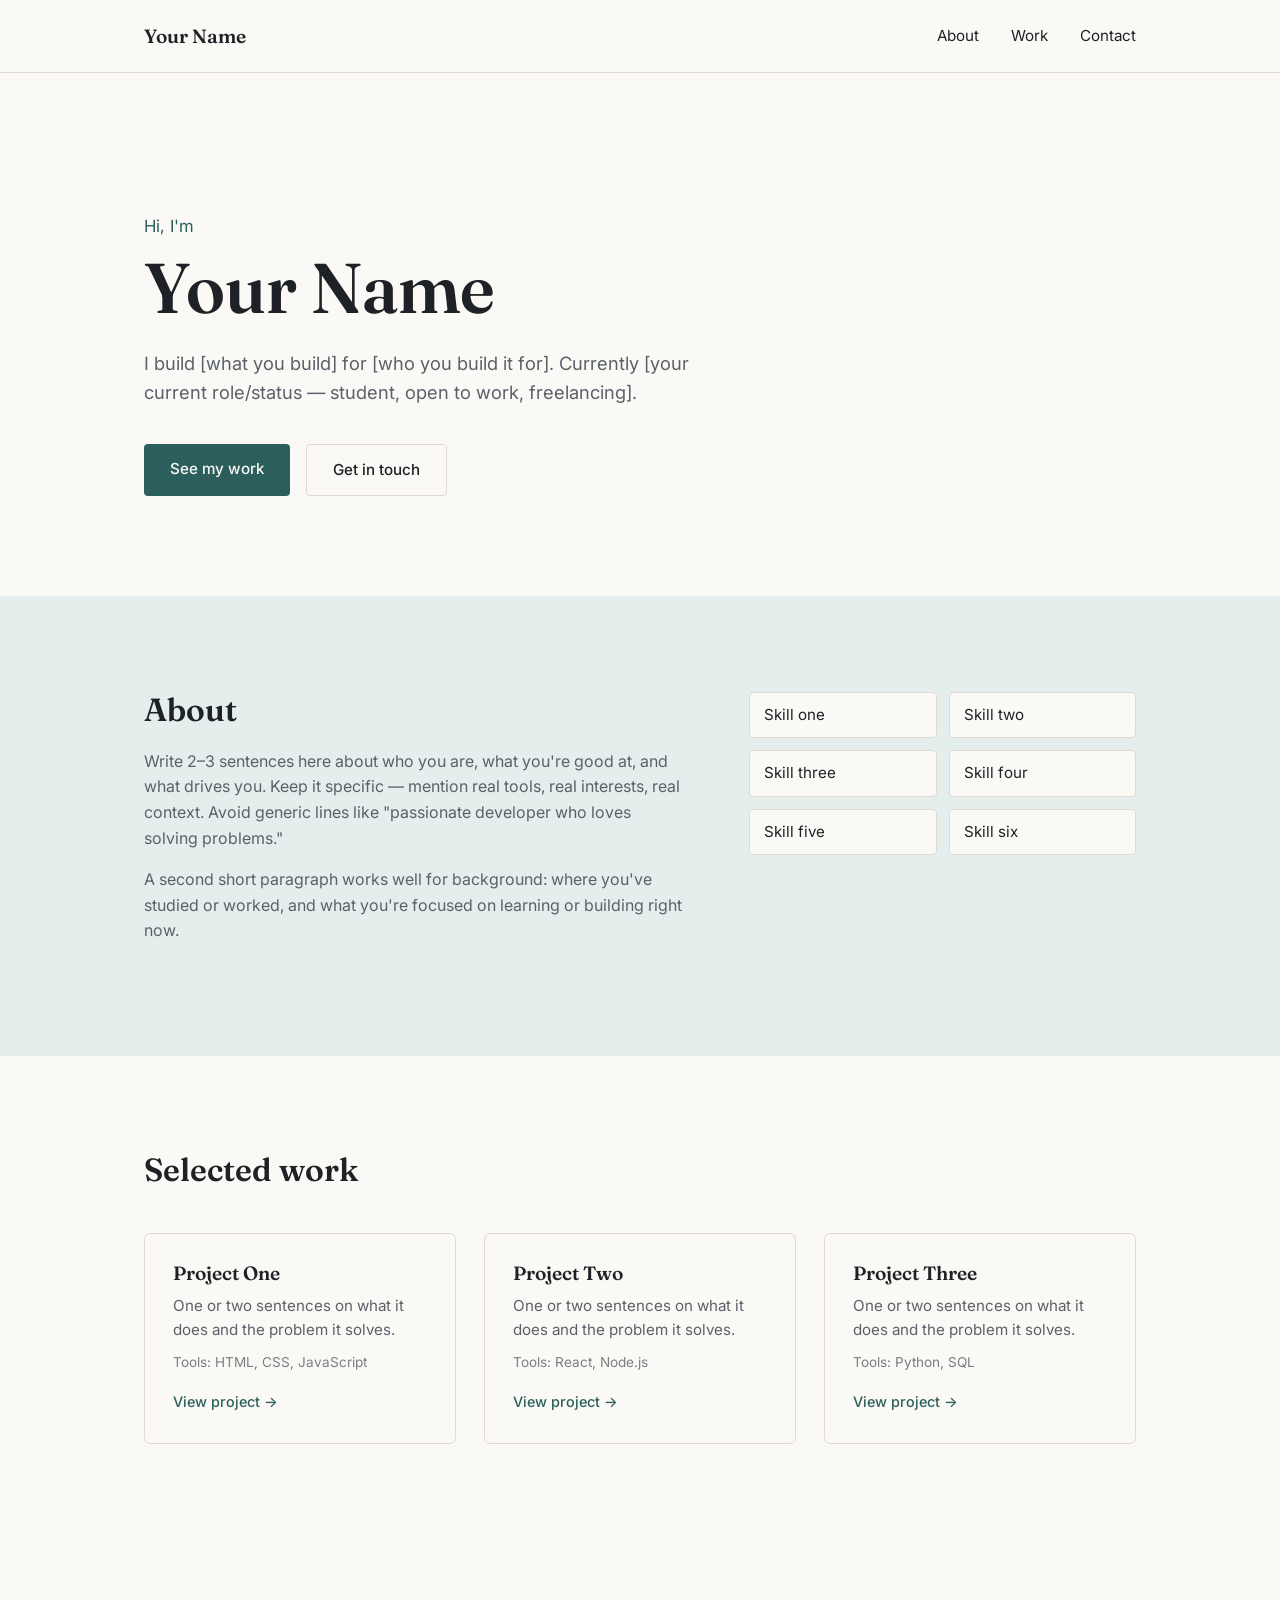
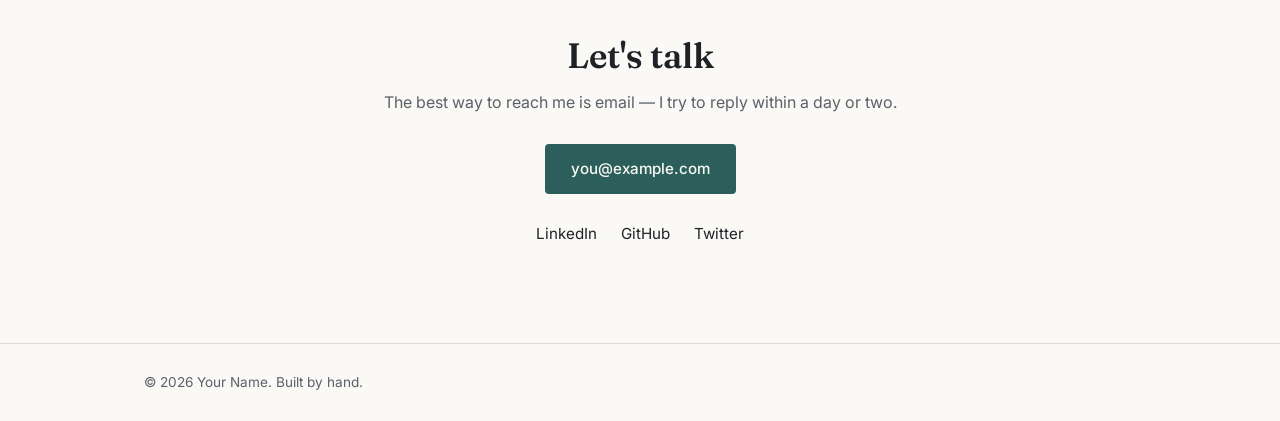
==== index.html @ b58008d0 "Add files via upload" ====
<!DOCTYPE html>
<html lang="en">
<head>
  <meta charset="UTF-8">
  <meta name="viewport" content="width=device-width, initial-scale=1.0">
  <title>Your Name — Portfolio</title>
  <link rel="preconnect" href="https://fonts.googleapis.com">
  <link rel="preconnect" href="https://fonts.gstatic.com" crossorigin>
  <link href="https://fonts.googleapis.com/css2?family=Fraunces:opsz,wght@9..144,400;9..144,600&family=Inter:wght@400;500;600&display=swap" rel="stylesheet">
  <link rel="stylesheet" href="styles.css">
</head>
<body>

  <header class="site-header">
    <div class="wrap header-inner">
      <a href="#top" class="logo">Your Name</a>
      <button class="nav-toggle" id="navToggle" aria-label="Toggle menu" aria-expanded="false">
        <span></span><span></span><span></span>
      </button>
      <nav class="site-nav" id="siteNav">
        <a href="#about">About</a>
        <a href="#work">Work</a>
        <a href="#contact">Contact</a>
      </nav>
    </div>
  </header>

  <main>

    <section id="top" class="hero">
      <div class="wrap">
        <p class="hero-eyebrow">Hi, I'm</p>
        <h1 class="hero-title">Your Name</h1>
        <p class="hero-sub">I build [what you build] for [who you build it for]. Currently [your current role/status — student, open to work, freelancing].</p>
        <div class="hero-actions">
          <a href="#work" class="btn btn-primary">See my work</a>
          <a href="#contact" class="btn btn-ghost">Get in touch</a>
        </div>
      </div>
    </section>

    <section id="about" class="about">
      <div class="wrap two-col">
        <div>
          <h2>About</h2>
          <p>
            Write 2–3 sentences here about who you are, what you're good at, and what
            drives you. Keep it specific — mention real tools, real interests, real context.
            Avoid generic lines like "passionate developer who loves solving problems."
          </p>
          <p>
            A second short paragraph works well for background: where you've studied or
            worked, and what you're focused on learning or building right now.
          </p>
        </div>
        <ul class="skills-list">
          <li>Skill one</li>
          <li>Skill two</li>
          <li>Skill three</li>
          <li>Skill four</li>
          <li>Skill five</li>
          <li>Skill six</li>
        </ul>
      </div>
    </section>

    <section id="work" class="work">
      <div class="wrap">
        <h2>Selected work</h2>
        <div class="project-grid">

          <article class="project-card">
            <h3>Project One</h3>
            <p>One or two sentences on what it does and the problem it solves.</p>
            <p class="project-meta">Tools: HTML, CSS, JavaScript</p>
            <a href="#" class="project-link">View project →</a>
          </article>

          <article class="project-card">
            <h3>Project Two</h3>
            <p>One or two sentences on what it does and the problem it solves.</p>
            <p class="project-meta">Tools: React, Node.js</p>
            <a href="#" class="project-link">View project →</a>
          </article>

          <article class="project-card">
            <h3>Project Three</h3>
            <p>One or two sentences on what it does and the problem it solves.</p>
            <p class="project-meta">Tools: Python, SQL</p>
            <a href="#" class="project-link">View project →</a>
          </article>

        </div>
      </div>
    </section>

    <section id="contact" class="contact">
      <div class="wrap">
        <h2>Let's talk</h2>
        <p>The best way to reach me is email — I try to reply within a day or two.</p>
        <a href="mailto:you@example.com" class="btn btn-primary">you@example.com</a>
        <div class="social-links">
          <a href="#">LinkedIn</a>
          <a href="#">GitHub</a>
          <a href="#">Twitter</a>
        </div>
      </div>
    </section>

  </main>

  <footer class="site-footer">
    <div class="wrap">
      <p>&copy; <span id="year"></span> Your Name. Built by hand.</p>
    </div>
  </footer>

  <script src="script.js"></script>
</body>
</html>
---- styles.css ----
/* ---------- Variables ---------- */
:root {
  --paper: #FAF9F6;
  --ink: #1E2226;
  --ink-soft: #5A6169;
  --accent: #2C5F5B;
  --accent-soft: #E4EEEC;
  --border: #DFDBD2;

  --font-display: "Fraunces", Georgia, serif;
  --font-body: "Inter", -apple-system, BlinkMacSystemFont, sans-serif;

  --max-width: 1040px;
}

/* ---------- Reset ---------- */
* { box-sizing: border-box; margin: 0; padding: 0; }

html { scroll-behavior: smooth; }

body {
  font-family: var(--font-body);
  color: var(--ink);
  background: var(--paper);
  line-height: 1.6;
}

img { max-width: 100%; display: block; }

a { color: inherit; text-decoration: none; }

.wrap {
  max-width: var(--max-width);
  margin: 0 auto;
  padding: 0 24px;
}

h1, h2, h3 { font-family: var(--font-display); font-weight: 600; line-height: 1.15; }

section { padding: 96px 0; }

/* ---------- Header ---------- */
.site-header {
  position: sticky;
  top: 0;
  background: rgba(250, 249, 246, 0.9);
  backdrop-filter: blur(8px);
  border-bottom: 1px solid var(--border);
  z-index: 100;
}

.header-inner {
  display: flex;
  align-items: center;
  justify-content: space-between;
  height: 72px;
}

.logo {
  font-family: var(--font-display);
  font-size: 1.2rem;
  font-weight: 600;
}

.site-nav {
  display: flex;
  gap: 32px;
  font-size: 0.95rem;
}

.site-nav a:hover { color: var(--accent); }

.nav-toggle {
  display: none;
  flex-direction: column;
  justify-content: center;
  gap: 5px;
  width: 32px;
  height: 32px;
  background: none;
  border: none;
  cursor: pointer;
}

.nav-toggle span {
  display: block;
  height: 2px;
  background: var(--ink);
  border-radius: 2px;
}

/* ---------- Hero ---------- */
.hero { padding: 140px 0 100px; }

.hero-eyebrow {
  color: var(--accent);
  font-size: 1.05rem;
  margin-bottom: 8px;
}

.hero-title {
  font-size: clamp(2.6rem, 6vw, 4.4rem);
  margin-bottom: 20px;
}

.hero-sub {
  max-width: 560px;
  font-size: 1.15rem;
  color: var(--ink-soft);
  margin-bottom: 36px;
}

.hero-actions { display: flex; gap: 16px; flex-wrap: wrap; }

/* ---------- Buttons ---------- */
.btn {
  display: inline-block;
  padding: 13px 26px;
  border-radius: 4px;
  font-size: 0.95rem;
  font-weight: 500;
  transition: transform 0.15s ease, background 0.15s ease;
}

.btn-primary { background: var(--accent); color: var(--paper); }
.btn-primary:hover { background: #234b47; transform: translateY(-1px); }

.btn-ghost { border: 1px solid var(--border); }
.btn-ghost:hover { border-color: var(--accent); color: var(--accent); }

/* ---------- About ---------- */
.about { background: var(--accent-soft); }

.two-col {
  display: grid;
  grid-template-columns: 1.4fr 1fr;
  gap: 64px;
  align-items: start;
}

.about h2 { margin-bottom: 20px; font-size: 2rem; }
.about p { color: var(--ink-soft); margin-bottom: 16px; max-width: 60ch; }

.skills-list {
  list-style: none;
  display: grid;
  grid-template-columns: 1fr 1fr;
  gap: 12px;
  font-size: 0.95rem;
}

.skills-list li {
  padding: 10px 14px;
  background: var(--paper);
  border: 1px solid var(--border);
  border-radius: 4px;
}

/* ---------- Work ---------- */
.work h2 { font-size: 2rem; margin-bottom: 44px; }

.project-grid {
  display: grid;
  grid-template-columns: repeat(3, 1fr);
  gap: 28px;
}

.project-card {
  padding: 28px;
  border: 1px solid var(--border);
  border-radius: 6px;
  transition: border-color 0.15s ease;
}

.project-card:hover { border-color: var(--accent); }

.project-card h3 { font-size: 1.2rem; margin-bottom: 10px; }
.project-card p { color: var(--ink-soft); font-size: 0.95rem; margin-bottom: 10px; }
.project-meta { font-size: 0.85rem !important; color: var(--ink-soft); opacity: 0.8; }
.project-link { color: var(--accent); font-size: 0.9rem; font-weight: 500; display: inline-block; margin-top: 6px; }

/* ---------- Contact ---------- */
.contact { text-align: center; }
.contact h2 { font-size: 2.2rem; margin-bottom: 14px; }
.contact p { color: var(--ink-soft); margin-bottom: 28px; }

.social-links {
  display: flex;
  justify-content: center;
  gap: 24px;
  margin-top: 28px;
  font-size: 0.95rem;
}

.social-links a:hover { color: var(--accent); }

/* ---------- Footer ---------- */
.site-footer {
  border-top: 1px solid var(--border);
  padding: 28px 0;
  font-size: 0.85rem;
  color: var(--ink-soft);
}

/* ---------- Responsive ---------- */
@media (max-width: 768px) {
  .nav-toggle { display: flex; }

  .site-nav {
    position: absolute;
    top: 72px;
    left: 0;
    right: 0;
    background: var(--paper);
    flex-direction: column;
    gap: 0;
    border-bottom: 1px solid var(--border);
    max-height: 0;
    overflow: hidden;
    transition: max-height 0.25s ease;
  }

  .site-nav.open { max-height: 220px; }

  .site-nav a {
    padding: 16px 24px;
    border-top: 1px solid var(--border);
  }

  .two-col { grid-template-columns: 1fr; gap: 32px; }
  .project-grid { grid-template-columns: 1fr; }
  section { padding: 64px 0; }
  .hero { padding: 110px 0 64px; }
}
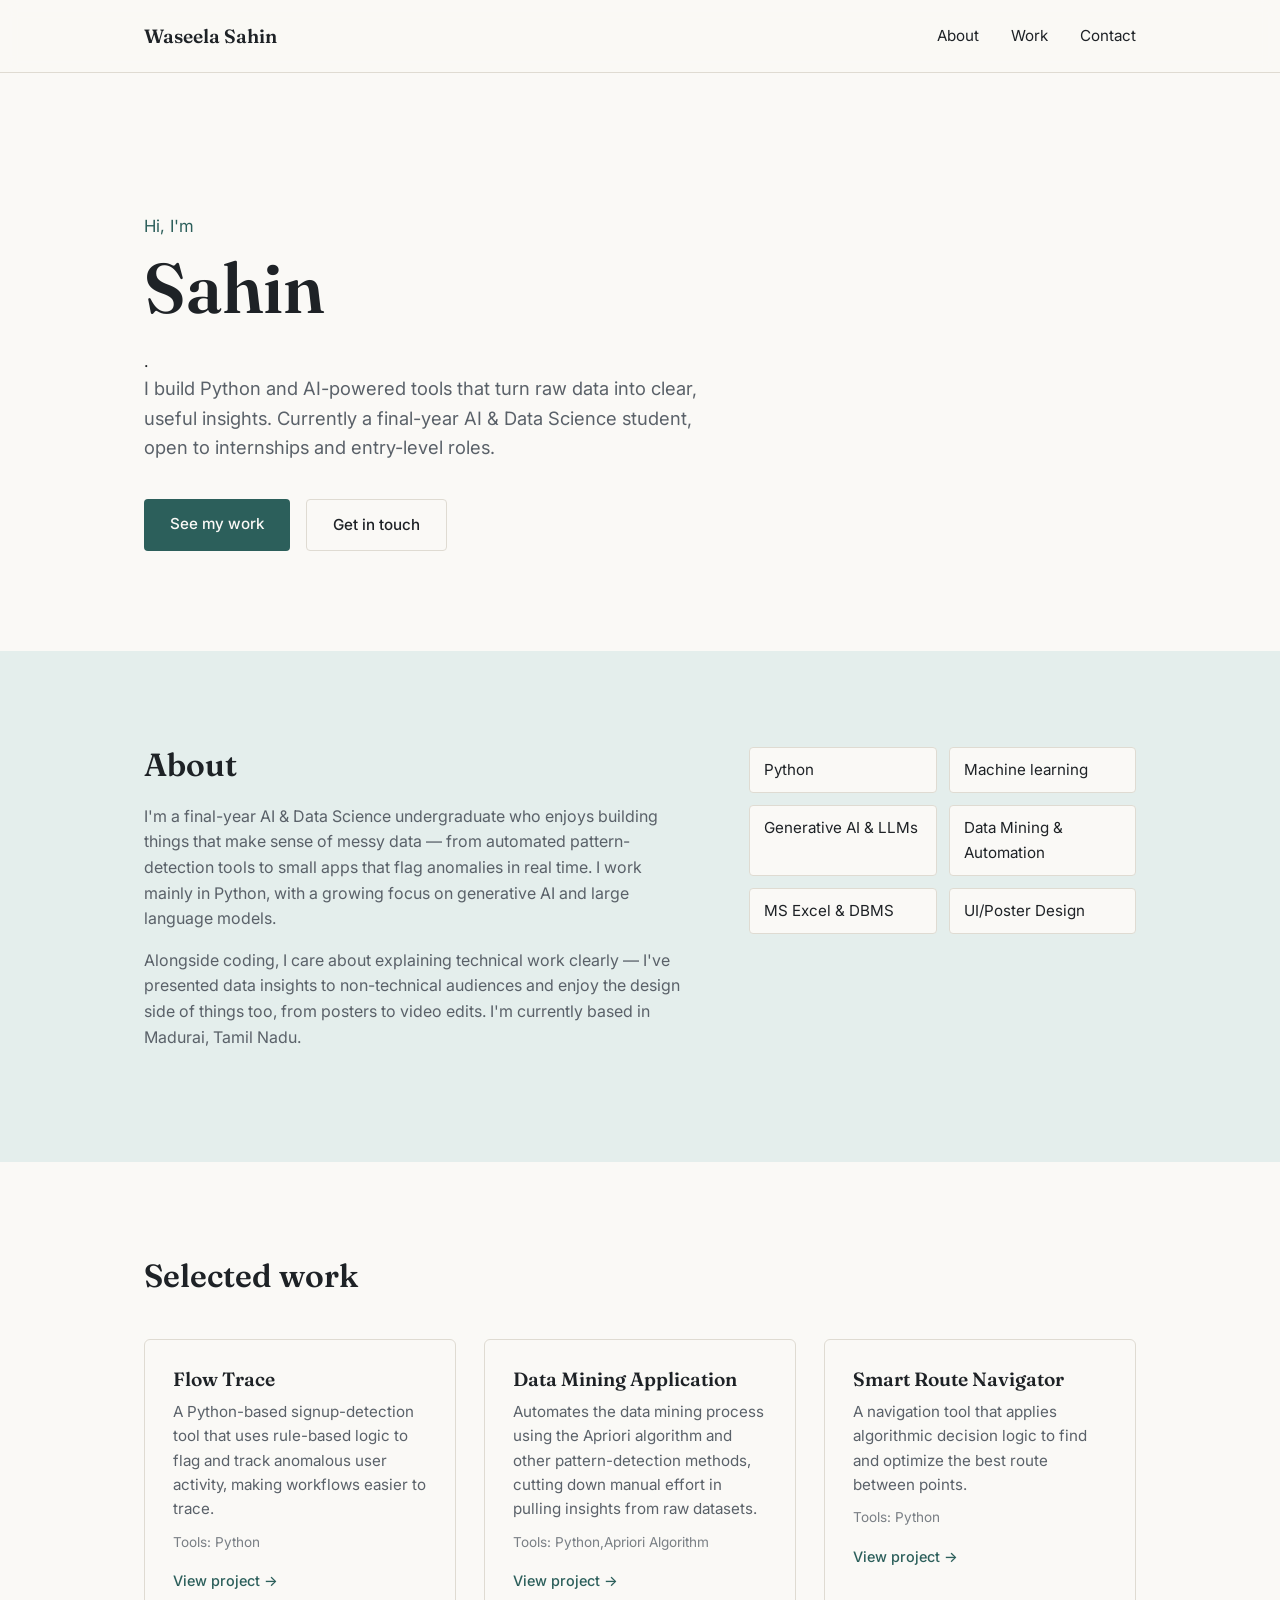
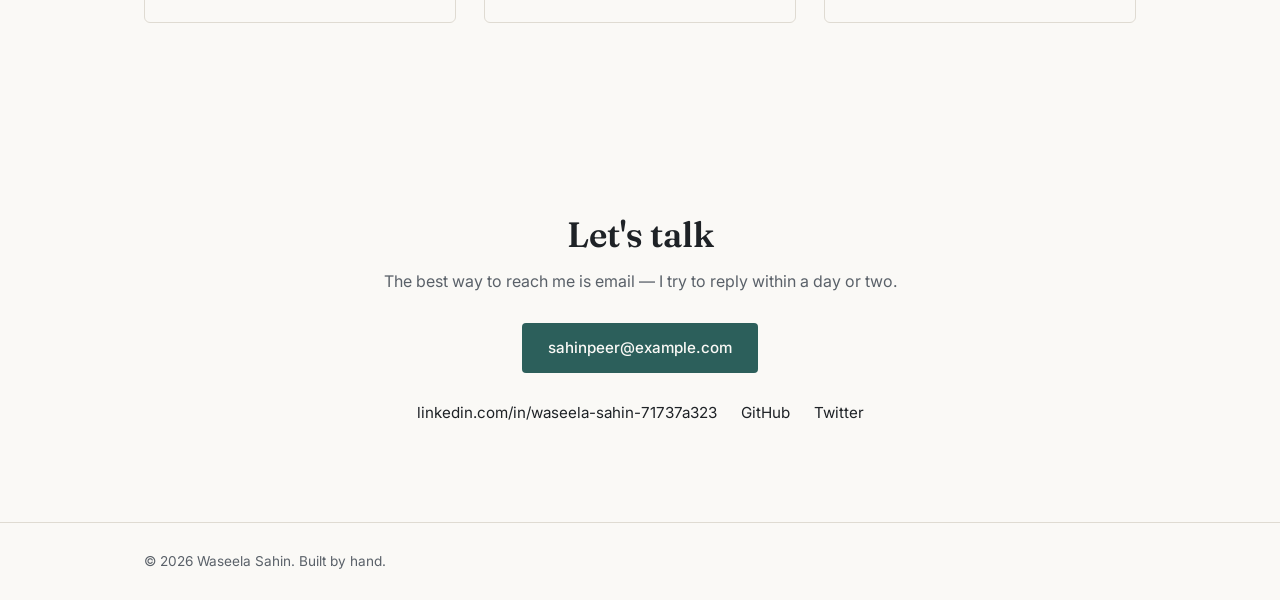
==== commit 80a2bf25: "Update index.html" ====
--- a/index.html
+++ b/index.html
@@ -3,7 +3,7 @@
 <head>
   <meta charset="UTF-8">
   <meta name="viewport" content="width=device-width, initial-scale=1.0">
-  <title>Your Name — Portfolio</title>
+  <title>Waseela Sahin — Portfolio</title>
   <link rel="preconnect" href="https://fonts.googleapis.com">
   <link rel="preconnect" href="https://fonts.gstatic.com" crossorigin>
   <link href="https://fonts.googleapis.com/css2?family=Fraunces:opsz,wght@9..144,400;9..144,600&family=Inter:wght@400;500;600&display=swap" rel="stylesheet">
@@ -13,7 +13,7 @@
 
   <header class="site-header">
     <div class="wrap header-inner">
-      <a href="#top" class="logo">Your Name</a>
+      <a href="#top" class="logo">Waseela Sahin</a>
       <button class="nav-toggle" id="navToggle" aria-label="Toggle menu" aria-expanded="false">
         <span></span><span></span><span></span>
       </button>
@@ -30,8 +30,9 @@
     <section id="top" class="hero">
       <div class="wrap">
         <p class="hero-eyebrow">Hi, I'm</p>
-        <h1 class="hero-title">Your Name</h1>
-        <p class="hero-sub">I build [what you build] for [who you build it for]. Currently [your current role/status — student, open to work, freelancing].</p>
+        <h1 class="hero-title">Sahin</h1>.
+        <p class="hero-sub">I build Python and AI-powered tools that turn raw data into clear, useful insights. Currently a final-year AI & Data Science student, open to internships and entry-level roles.
+</p>
         <div class="hero-actions">
           <a href="#work" class="btn btn-primary">See my work</a>
           <a href="#contact" class="btn btn-ghost">Get in touch</a>
@@ -44,22 +45,21 @@
         <div>
           <h2>About</h2>
           <p>
-            Write 2–3 sentences here about who you are, what you're good at, and what
-            drives you. Keep it specific — mention real tools, real interests, real context.
-            Avoid generic lines like "passionate developer who loves solving problems."
+            I'm a final-year AI & Data Science undergraduate who enjoys building things that make sense of messy data — from automated pattern-detection tools to small apps that flag anomalies in real time. I work mainly in Python, with a growing focus on generative AI and large language models.
+
           </p>
           <p>
-            A second short paragraph works well for background: where you've studied or
-            worked, and what you're focused on learning or building right now.
+            Alongside coding, I care about explaining technical work clearly — I've presented data insights to non-technical audiences and enjoy the design side of things too, from posters to video edits. I'm currently based in Madurai, Tamil Nadu.
+
           </p>
         </div>
         <ul class="skills-list">
-          <li>Skill one</li>
-          <li>Skill two</li>
-          <li>Skill three</li>
-          <li>Skill four</li>
-          <li>Skill five</li>
-          <li>Skill six</li>
+          <li>Python</li>
+          <li>Machine learning</li>
+          <li>Generative AI & LLMs</li>
+          <li>Data Mining & Automation</li>
+          <li>MS Excel & DBMS</li>
+          <li>UI/Poster Design</li>
         </ul>
       </div>
     </section>
@@ -70,23 +70,24 @@
         <div class="project-grid">
 
           <article class="project-card">
-            <h3>Project One</h3>
-            <p>One or two sentences on what it does and the problem it solves.</p>
-            <p class="project-meta">Tools: HTML, CSS, JavaScript</p>
+            <h3>Flow Trace</h3>
+            <p>A Python-based signup-detection tool that uses rule-based logic to flag and track anomalous user activity, making workflows easier to trace. </p>
+            <p class="project-meta">Tools: Python</p>
             <a href="#" class="project-link">View project →</a>
           </article>
 
           <article class="project-card">
-            <h3>Project Two</h3>
-            <p>One or two sentences on what it does and the problem it solves.</p>
-            <p class="project-meta">Tools: React, Node.js</p>
+            <h3>Data Mining Application</h3>
+            <p> Automates the data mining process using the Apriori algorithm and other pattern-detection methods, cutting down manual effort in pulling insights from raw datasets. </p>
+            <p class="project-meta">Tools: Python,Apriori Algorithm</p>
             <a href="#" class="project-link">View project →</a>
           </article>
 
           <article class="project-card">
-            <h3>Project Three</h3>
-            <p>One or two sentences on what it does and the problem it solves.</p>
-            <p class="project-meta">Tools: Python, SQL</p>
+            <h3>Smart Route Navigator</h3>
+            <p>A navigation tool that applies algorithmic decision logic to find and optimize the best route between points. 
+</p>
+            <p class="project-meta">Tools: Python</p>
             <a href="#" class="project-link">View project →</a>
           </article>
 
@@ -98,9 +99,9 @@
       <div class="wrap">
         <h2>Let's talk</h2>
         <p>The best way to reach me is email — I try to reply within a day or two.</p>
-        <a href="mailto:you@example.com" class="btn btn-primary">you@example.com</a>
+        <a href="mailto:you@example.com" class="btn btn-primary">sahinpeer@example.com</a>
         <div class="social-links">
-          <a href="#">LinkedIn</a>
+          <a href="#">linkedin.com/in/waseela-sahin-71737a323</a>
           <a href="#">GitHub</a>
           <a href="#">Twitter</a>
         </div>
@@ -111,7 +112,7 @@
 
   <footer class="site-footer">
     <div class="wrap">
-      <p>&copy; <span id="year"></span> Your Name. Built by hand.</p>
+      <p>&copy; <span id="year"></span> Waseela Sahin. Built by hand.</p>
     </div>
   </footer>
 
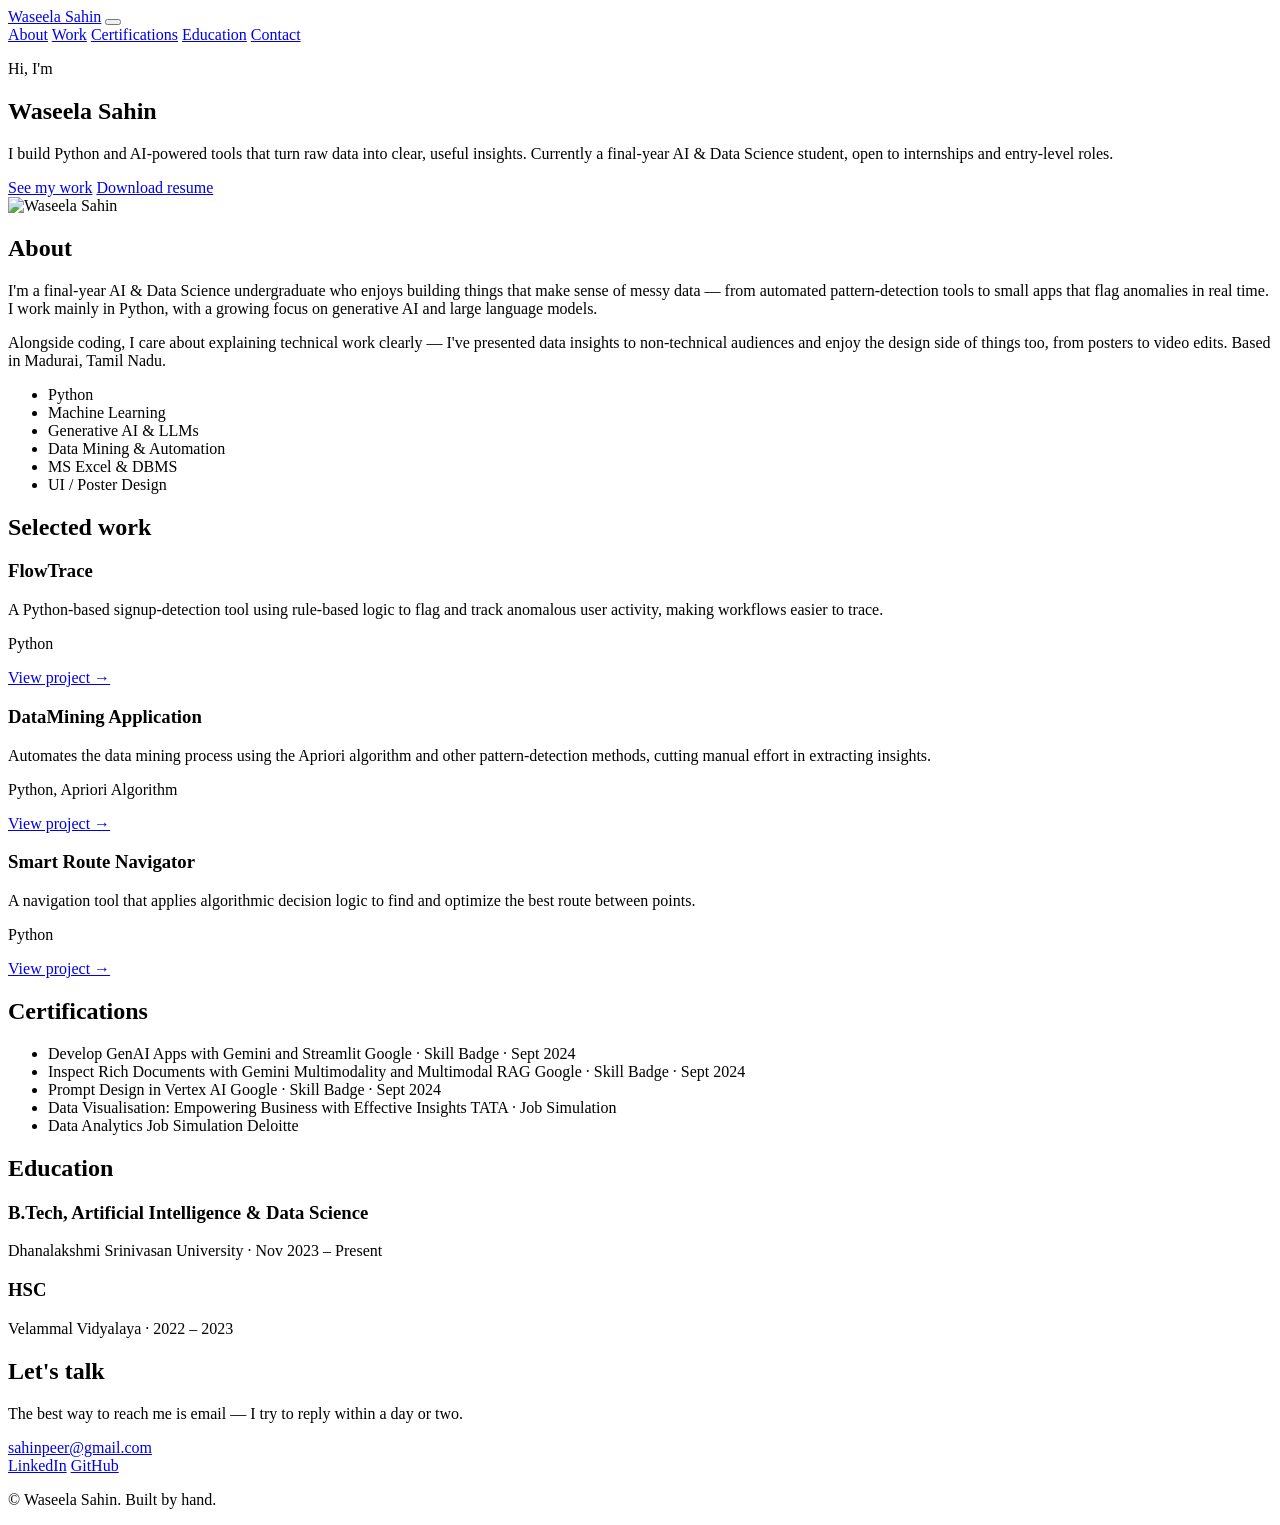
==== commit dfb4dfbf: "Rename index-2.html to index.html" ====
--- a/index.html
+++ b/index.html
@@ -6,7 +6,7 @@
   <title>Waseela Sahin — Portfolio</title>
   <link rel="preconnect" href="https://fonts.googleapis.com">
   <link rel="preconnect" href="https://fonts.gstatic.com" crossorigin>
-  <link href="https://fonts.googleapis.com/css2?family=Fraunces:opsz,wght@9..144,400;9..144,600&family=Inter:wght@400;500;600&display=swap" rel="stylesheet">
+  <link href="https://fonts.googleapis.com/css2?family=Fraunces:opsz,wght@9..144,400;9..144,600;9..144,700&family=Inter:wght@400;500;600&display=swap" rel="stylesheet">
   <link rel="stylesheet" href="styles.css">
 </head>
 <body>
@@ -18,9 +18,11 @@
         <span></span><span></span><span></span>
       </button>
       <nav class="site-nav" id="siteNav">
-        <a href="#about">About</a>
-        <a href="#work">Work</a>
-        <a href="#contact">Contact</a>
+        <a href="#about" class="nav-link">About</a>
+        <a href="#work" class="nav-link">Work</a>
+        <a href="#certifications" class="nav-link">Certifications</a>
+        <a href="#education" class="nav-link">Education</a>
+        <a href="#contact" class="nav-link">Contact</a>
       </nav>
     </div>
   </header>
@@ -28,14 +30,20 @@
   <main>
 
     <section id="top" class="hero">
-      <div class="wrap">
-        <p class="hero-eyebrow">Hi, I'm</p>
-        <h1 class="hero-title">Sahin</h1>.
-        <p class="hero-sub">I build Python and AI-powered tools that turn raw data into clear, useful insights. Currently a final-year AI & Data Science student, open to internships and entry-level roles.
-</p>
-        <div class="hero-actions">
-          <a href="#work" class="btn btn-primary">See my work</a>
-          <a href="#contact" class="btn btn-ghost">Get in touch</a>
+      <div class="wrap hero-grid">
+        <div class="hero-text">
+          <p class="hero-eyebrow">Hi, I'm</p>
+          <h1 class="hero-title">Waseela Sahin</h1>
+          <p class="hero-sub">I build Python and AI-powered tools that turn raw data into clear, useful insights. Currently a final-year AI &amp; Data Science student, open to internships and entry-level roles.</p>
+          <div class="hero-actions">
+            <a href="#work" class="btn btn-primary">See my work</a>
+            <a href="resume.pdf" class="btn btn-ghost" download>Download resume</a>
+          </div>
+        </div>
+        <div class="hero-photo">
+          <div class="photo-frame">
+            <img src="profile.jpg" alt="Waseela Sahin" onerror="this.parentElement.classList.add('no-photo')">
+          </div>
         </div>
       </div>
     </section>
@@ -45,21 +53,24 @@
         <div>
           <h2>About</h2>
           <p>
-            I'm a final-year AI & Data Science undergraduate who enjoys building things that make sense of messy data — from automated pattern-detection tools to small apps that flag anomalies in real time. I work mainly in Python, with a growing focus on generative AI and large language models.
-
+            I'm a final-year AI &amp; Data Science undergraduate who enjoys building things that
+            make sense of messy data — from automated pattern-detection tools to small apps that
+            flag anomalies in real time. I work mainly in Python, with a growing focus on
+            generative AI and large language models.
           </p>
           <p>
-            Alongside coding, I care about explaining technical work clearly — I've presented data insights to non-technical audiences and enjoy the design side of things too, from posters to video edits. I'm currently based in Madurai, Tamil Nadu.
-
+            Alongside coding, I care about explaining technical work clearly — I've presented
+            data insights to non-technical audiences and enjoy the design side of things too,
+            from posters to video edits. Based in Madurai, Tamil Nadu.
           </p>
         </div>
         <ul class="skills-list">
           <li>Python</li>
-          <li>Machine learning</li>
-          <li>Generative AI & LLMs</li>
-          <li>Data Mining & Automation</li>
-          <li>MS Excel & DBMS</li>
-          <li>UI/Poster Design</li>
+          <li>Machine Learning</li>
+          <li>Generative AI &amp; LLMs</li>
+          <li>Data Mining &amp; Automation</li>
+          <li>MS Excel &amp; DBMS</li>
+          <li>UI / Poster Design</li>
         </ul>
       </div>
     </section>
@@ -70,27 +81,71 @@
         <div class="project-grid">
 
           <article class="project-card">
-            <h3>Flow Trace</h3>
-            <p>A Python-based signup-detection tool that uses rule-based logic to flag and track anomalous user activity, making workflows easier to trace. </p>
-            <p class="project-meta">Tools: Python</p>
+            <div class="project-thumb" data-label="FlowTrace"></div>
+            <h3>FlowTrace</h3>
+            <p>A Python-based signup-detection tool using rule-based logic to flag and track anomalous user activity, making workflows easier to trace.</p>
+            <p class="project-meta">Python</p>
             <a href="#" class="project-link">View project →</a>
           </article>
 
           <article class="project-card">
-            <h3>Data Mining Application</h3>
-            <p> Automates the data mining process using the Apriori algorithm and other pattern-detection methods, cutting down manual effort in pulling insights from raw datasets. </p>
-            <p class="project-meta">Tools: Python,Apriori Algorithm</p>
+            <div class="project-thumb" data-label="DataMining"></div>
+            <h3>DataMining Application</h3>
+            <p>Automates the data mining process using the Apriori algorithm and other pattern-detection methods, cutting manual effort in extracting insights.</p>
+            <p class="project-meta">Python, Apriori Algorithm</p>
             <a href="#" class="project-link">View project →</a>
           </article>
 
           <article class="project-card">
+            <div class="project-thumb" data-label="RouteNav"></div>
             <h3>Smart Route Navigator</h3>
-            <p>A navigation tool that applies algorithmic decision logic to find and optimize the best route between points. 
-</p>
-            <p class="project-meta">Tools: Python</p>
+            <p>A navigation tool that applies algorithmic decision logic to find and optimize the best route between points.</p>
+            <p class="project-meta">Python</p>
             <a href="#" class="project-link">View project →</a>
           </article>
 
+        </div>
+      </div>
+    </section>
+
+    <section id="certifications" class="certifications">
+      <div class="wrap">
+        <h2>Certifications</h2>
+        <ul class="cert-list">
+          <li>
+            <span class="cert-name">Develop GenAI Apps with Gemini and Streamlit</span>
+            <span class="cert-issuer">Google · Skill Badge · Sept 2024</span>
+          </li>
+          <li>
+            <span class="cert-name">Inspect Rich Documents with Gemini Multimodality and Multimodal RAG</span>
+            <span class="cert-issuer">Google · Skill Badge · Sept 2024</span>
+          </li>
+          <li>
+            <span class="cert-name">Prompt Design in Vertex AI</span>
+            <span class="cert-issuer">Google · Skill Badge · Sept 2024</span>
+          </li>
+          <li>
+            <span class="cert-name">Data Visualisation: Empowering Business with Effective Insights</span>
+            <span class="cert-issuer">TATA · Job Simulation</span>
+          </li>
+          <li>
+            <span class="cert-name">Data Analytics Job Simulation</span>
+            <span class="cert-issuer">Deloitte</span>
+          </li>
+        </ul>
+      </div>
+    </section>
+
+    <section id="education" class="education">
+      <div class="wrap">
+        <h2>Education</h2>
+        <div class="edu-item">
+          <h3>B.Tech, Artificial Intelligence &amp; Data Science</h3>
+          <p class="edu-meta">Dhanalakshmi Srinivasan University · Nov 2023 – Present</p>
+        </div>
+        <div class="edu-item">
+          <h3>HSC</h3>
+          <p class="edu-meta">Velammal Vidyalaya · 2022 – 2023</p>
         </div>
       </div>
     </section>
@@ -99,11 +154,10 @@
       <div class="wrap">
         <h2>Let's talk</h2>
         <p>The best way to reach me is email — I try to reply within a day or two.</p>
-        <a href="mailto:you@example.com" class="btn btn-primary">sahinpeer@example.com</a>
+        <a href="mailto:sahinpeer@gmail.com" class="btn btn-primary">sahinpeer@gmail.com</a>
         <div class="social-links">
-          <a href="#">linkedin.com/in/waseela-sahin-71737a323</a>
+          <a href="#">LinkedIn</a>
           <a href="#">GitHub</a>
-          <a href="#">Twitter</a>
         </div>
       </div>
     </section>
